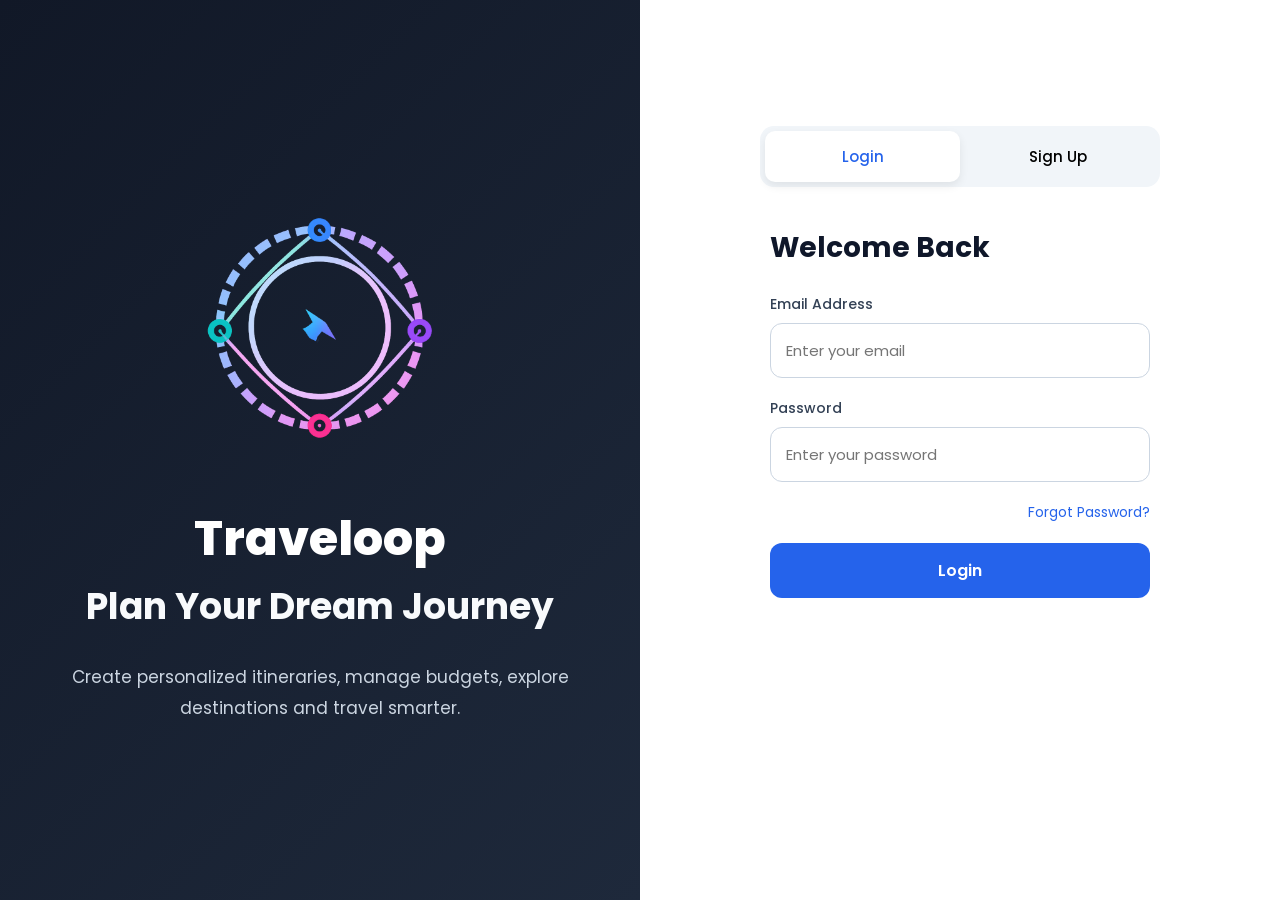
==== static/login.html @ fb357215 "Feat: Implement responsive login/signup UI and static file mounting" ====
<!DOCTYPE html>
<html lang="en">
<head>
    <meta charset="UTF-8">
    <meta name="viewport" content="width=device-width, initial-scale=1.0">
    <title>Traveloop Authentication</title>
    <link rel="stylesheet" href="login.css">
</head>
<body>

<div class="container">

    <div class="left-section">
        <div class="left-content">
            <img src="logo.png" alt="Traveloop Logo" class="logo">
            <h1 class="brand-name">Traveloop</h1>
            <h2>Plan Your Dream Journey</h2>
            <p>
                Create personalized itineraries, manage budgets,
                explore destinations and travel smarter.
            </p>
        </div>
    </div>

    <div class="right-section">
        <div class="auth-container">
            <input type="radio" name="auth-toggle" id="login" checked>
            <input type="radio" name="auth-toggle" id="signup">

            <div class="tabs">
                <label for="login" class="login-tab">Login</label>
                <label for="signup" class="signup-tab">Sign Up</label>
            </div>

            <div class="form-wrapper">

                <form class="form login-form" id="login-form">
                    <h2>Welcome Back</h2>
                    <div class="input-group">
                        <label>Email Address</label>
                        <input type="email" id="login-email" placeholder="Enter your email" required>
                    </div>
                    <div class="input-group">
                        <label>Password</label>
                        <input type="password" id="login-password" placeholder="Enter your password" required>
                    </div>
                    <a href="#" class="forgot-password">Forgot Password?</a>
                    <button type="submit">Login</button>
                </form>

                <form class="form signup-form" id="signup-form">
                    <h2>Create Account</h2>
                    <div class="input-group">
                        <label>Full Name</label>
                        <input type="text" id="signup-name" placeholder="Enter your full name" required>
                    </div>
                    <div class="input-group">
                        <label>Email Address</label>
                        <input type="email" id="signup-email" placeholder="Enter your email" required>
                    </div>
                    <div class="input-group">
                        <label>Password</label>
                        <input type="password" id="signup-password" placeholder="Create password" required>
                    </div>
                    <div class="input-group">
                        <label>Confirm Password</label>
                        <input type="password" id="signup-confirm" placeholder="Confirm password" required>
                    </div>
                    <button type="submit">Sign Up</button>
                </form>

            </div>
        </div>
    </div>
</div>

<script src="auth.js"></script>
</body>
</html>
---- static/login.css ----
@import url('https://fonts.googleapis.com/css2?family=Poppins:wght@300;400;500;600;700&display=swap');

*{
    margin:0;
    padding:0;
    box-sizing:border-box;
    font-family:"Poppins", sans-serif;
}

body{
    background:#0f172a;
}

.container{
    display:flex;
    min-height:100vh;
}

/* Left Section */
.left-section{
    width:50%;
    background:linear-gradient(135deg, #111827, #1e293b);
    display:flex;
    justify-content:center;
    align-items:center;
    padding:50px;
    min-height:100vh;
}

.left-content{
    display:flex;
    flex-direction:column;
    align-items:center;
    justify-content:center;
    text-align:center;
    max-width:500px;
    gap:8px; 
}

.logo{
    width:320px;
    max-width:100%; 
    display:block;
    margin:0 auto 8px auto;
}

.brand-name{
    font-size:3rem;
    font-weight:800;
    color:#ffffff;
    margin-top:0;
    margin-bottom:6px; 
    line-height:1.1;  
}

.left-content h2{
    font-size:36px;
    color:#f8fafc;
    margin-bottom:20px;
    font-weight:700;
}

.left-content p{
    font-size:17px;
    line-height:1.8;
    color:#cbd5e1;
}

/* Right Section */
.right-section{
    width:50%;
    display:flex;
    justify-content:center;
    align-items:center;
    background:white;
    padding:40px;
}

.auth-container{
    width:400px;
    overflow:hidden;
}

/* Hide Radio Buttons */
input[type="radio"]{
    display:none;
}

/* Tabs */
.tabs{
    display:flex;
    background:#f1f5f9;
    padding:5px;
    border-radius:14px;
    margin-bottom:30px;
}

.tabs label{
    width:50%;
    text-align:center;
    padding:14px;
    border-radius:10px;
    cursor:pointer;
    font-size:15px;
    font-weight:500;
    transition:0.3s;
}

/* Active Tabs */
#login:checked ~ .tabs .login-tab{
    background:white;
    color:#2563eb;
    box-shadow:0 4px 10px rgba(0,0,0,0.08);
}

#signup:checked ~ .tabs .signup-tab{
    background:white;
    color:#2563eb;
    box-shadow:0 4px 10px rgba(0,0,0,0.08);
}

/* Form Wrapper */
.form-wrapper{
    width:200%;
    display:flex;
    transition:0.5s ease;
}

/* Forms */
.form{
    width:50%;
    padding:10px;
}

.form h2{
    font-size:28px;
    margin-bottom:25px;
    color:#0f172a;
}

/* Input Fields */
.input-group{
    margin-bottom:20px;
}

.input-group label{
    display:block;
    margin-bottom:8px;
    font-size:14px;
    color:#334155;
    font-weight:500;
}

.input-group input{
    width:100%;
    padding:15px;
    border:1px solid #cbd5e1;
    border-radius:12px;
    outline:none;
    font-size:15px;
}

.input-group input:focus{
    border-color:#2563eb;
}

/* Forgot Password */
.forgot-password{
    display:block;
    text-align:right;
    text-decoration:none;
    margin-bottom:20px;
    font-size:14px;
    color:#2563eb;
}

/* Button */
button{
    width:100%;
    padding:15px;
    border:none;
    background:#2563eb;
    color:white;
    border-radius:12px;
    font-size:16px;
    font-weight:600;
    cursor:pointer;
    transition:0.3s;
}

button:hover{
    background:#1d4ed8;
}

/* Sliding Forms */
#login:checked ~ .form-wrapper{
    transform:translateX(0%);
}

#signup:checked ~ .form-wrapper{
    transform:translateX(-50%);
}

/* Responsive */
@media(max-width:900px){

    .container{
        flex-direction:column;
    }

    .left-section,
    .right-section{
        width:100%;
    }

    .left-section{
        min-height:40vh;
    }

    .auth-container{
        width:90%;
    }

    .logo{
        width:250px;
    }

    .left-content h2{
        font-size:28px;
    }
}
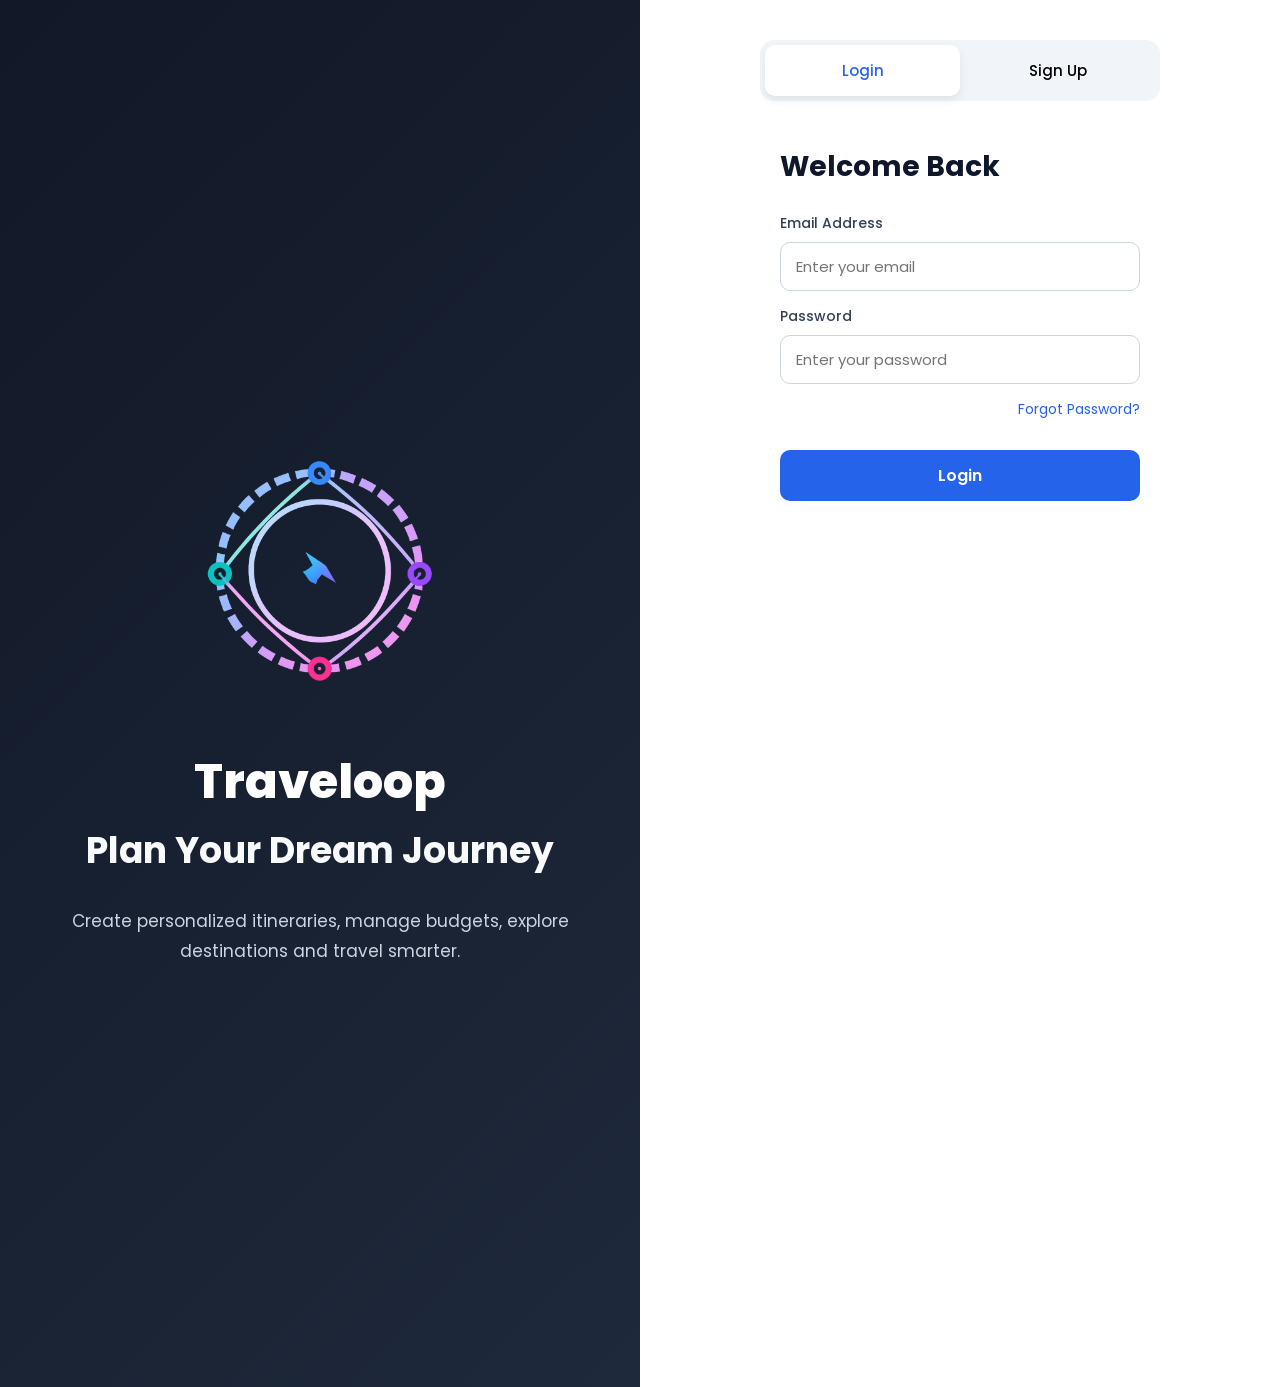
==== commit f9b227e4: "Resolve merge conflicts and implement complete trip creation workflow with user profile expansion - " ====
--- a/static/login.html
+++ b/static/login.html
@@ -6,6 +6,7 @@
     <title>Traveloop Authentication</title>
     <link rel="stylesheet" href="login.css">
 </head>
+<div id="message-box" class="hidden-msg"></div>
 <body>
 
 <div class="container">
@@ -50,6 +51,17 @@
 
                 <form class="form signup-form" id="signup-form">
                     <h2>Create Account</h2>
+                    
+                    <div class="photo-upload-section">
+                        <div class="photo-preview" id="photo-preview">
+                            <span class="photo-icon">📷</span>
+                        </div>
+                        <div class="input-group">
+                            <label>Profile Photo</label>
+                            <input type="file" id="signup-photo" accept="image/*" placeholder="Choose a photo">
+                        </div>
+                    </div>
+                    
                     <div class="input-group">
                         <label>Full Name</label>
                         <input type="text" id="signup-name" placeholder="Enter your full name" required>
@@ -59,12 +71,28 @@
                         <input type="email" id="signup-email" placeholder="Enter your email" required>
                     </div>
                     <div class="input-group">
+                        <label>Phone Number</label>
+                        <input type="tel" id="signup-phone" placeholder="Enter your phone number">
+                    </div>
+                    <div class="input-group">
+                        <label>City</label>
+                        <input type="text" id="signup-city" placeholder="Enter your city">
+                    </div>
+                    <div class="input-group">
+                        <label>Country</label>
+                        <input type="text" id="signup-country" placeholder="Enter your country">
+                    </div>
+                    <div class="input-group">
                         <label>Password</label>
                         <input type="password" id="signup-password" placeholder="Create password" required>
                     </div>
                     <div class="input-group">
                         <label>Confirm Password</label>
                         <input type="password" id="signup-confirm" placeholder="Confirm password" required>
+                    </div>
+                    <div class="input-group">
+                        <label>Additional Info</label>
+                        <textarea id="signup-additional-info" placeholder="Tell us more about yourself..." rows="3"></textarea>
                     </div>
                     <button type="submit">Sign Up</button>
                 </form>
@@ -75,5 +103,23 @@
 </div>
 
 <script src="auth.js"></script>
+<div id="forgot-password-modal" class="modal-overlay">
+    <div class="modal-content">
+        <h2>Reset Password</h2>
+        <p>Enter your email and a new password to reset.</p>
+        <div class="input-group">
+            <label>Email Address</label>
+            <input type="email" id="reset-email" placeholder="Registered email">
+        </div>
+        <div class="input-group">
+            <label>New Password</label>
+            <input type="password" id="reset-new-password" placeholder="Min. 8 characters">
+        </div>
+        <div class="modal-actions">
+            <button class="btn-cancel" onclick="closeModal()">Cancel</button>
+            <button class="btn-reset" id="submit-reset">Update Password</button>
+        </div>
+    </div>
+</div>
 </body>
 </html>
--- a/static/login.css
+++ b/static/login.css
@@ -1,4 +1,50 @@
 @import url('https://fonts.googleapis.com/css2?family=Poppins:wght@300;400;500;600;700&display=swap');
+
+.hidden-msg {
+    display: none;
+    position: fixed;
+    top: 20px;
+    right: 20px;
+    padding: 15px 25px;
+    border-radius: 8px;
+    color: white;
+    z-index: 1000;
+    transition: all 0.3s ease;
+}
+.msg-error { background-color: #ff4757; display: block; }
+.msg-success { background-color: #2ed573; display: block; }
+
+.modal-overlay {
+    display: none; /* JavaScript will change this to 'flex' */
+    position: fixed;
+    top: 0;
+    left: 0;
+    width: 100%;
+    height: 100%;
+    background: rgba(0, 0, 0, 0.7); /* Darker overlay */
+    backdrop-filter: blur(5px);
+    z-index: 9999; /* Higher than everything else */
+    align-items: center;
+    justify-content: center;
+}
+
+.modal-content {
+    background: white;
+    padding: 30px;
+    border-radius: 15px;
+    width: 90%;
+    max-width: 400px;
+    box-shadow: 0 10px 30px rgba(0,0,0,0.2);
+}
+
+.modal-actions {
+    display: flex;
+    gap: 10px;
+    margin-top: 20px;
+}
+
+.btn-cancel { background: #eee; color: #333; border: none; }
+.btn-reset { background: #007bff; color: white; border: none; flex-grow: 1; }
 
 *{
     margin:0;
@@ -129,7 +175,7 @@
 /* Forms */
 .form{
     width:50%;
-    padding:10px;
+    padding:15px 20px;
 }
 
 .form h2{
@@ -140,7 +186,7 @@
 
 /* Input Fields */
 .input-group{
-    margin-bottom:20px;
+    margin-bottom:15px;
 }
 
 .input-group label{
@@ -151,17 +197,82 @@
     font-weight:500;
 }
 
-.input-group input{
+.input-group input,
+.input-group textarea {
     width:100%;
-    padding:15px;
+    padding:12px 15px;
     border:1px solid #cbd5e1;
-    border-radius:12px;
+    border-radius:10px;
     outline:none;
     font-size:15px;
-}
-
-.input-group input:focus{
+    font-family: inherit;
+}
+
+.input-group textarea {
+    resize: vertical;
+    min-height: 90px;
+}
+
+.input-group input:focus,
+.input-group textarea:focus {
     border-color:#2563eb;
+    box-shadow: 0 0 0 3px rgba(37, 99, 235, 0.1);
+}
+
+/* Photo Upload Section */
+.photo-upload-section {
+    display: flex;
+    flex-direction: column;
+    align-items: center;
+    gap: 15px;
+    margin-bottom: 25px;
+    padding-bottom: 20px;
+    border-bottom: 1px solid #e2e8f0;
+}
+
+.photo-preview {
+    width: 120px;
+    height: 120px;
+    border: 3px solid #cbd5e1;
+    border-radius: 50%;
+    display: flex;
+    align-items: center;
+    justify-content: center;
+    background: #f1f5f9;
+    overflow: hidden;
+    transition: all 0.3s ease;
+    cursor: pointer;
+    flex-shrink: 0;
+}
+
+.photo-preview img {
+    width: 100%;
+    height: 100%;
+    object-fit: cover;
+}
+
+.photo-icon {
+    font-size: 50px;
+}
+
+.photo-preview:hover {
+    border-color: #2563eb;
+    background: #eff6ff;
+    transform: scale(1.05);
+}
+
+.photo-upload-section .input-group {
+    flex: 1;
+    margin: 0;
+    width: 100%;
+}
+
+.photo-upload-section .input-group label {
+    margin-bottom: 10px;
+}
+
+.photo-upload-section .input-group input {
+    cursor: pointer;
 }
 
 /* Forgot Password */
@@ -177,15 +288,16 @@
 /* Button */
 button{
     width:100%;
-    padding:15px;
+    padding:13px 15px;
     border:none;
     background:#2563eb;
     color:white;
-    border-radius:12px;
+    border-radius:10px;
     font-size:16px;
     font-weight:600;
     cursor:pointer;
     transition:0.3s;
+    margin-top: 10px;
 }
 
 button:hover{
